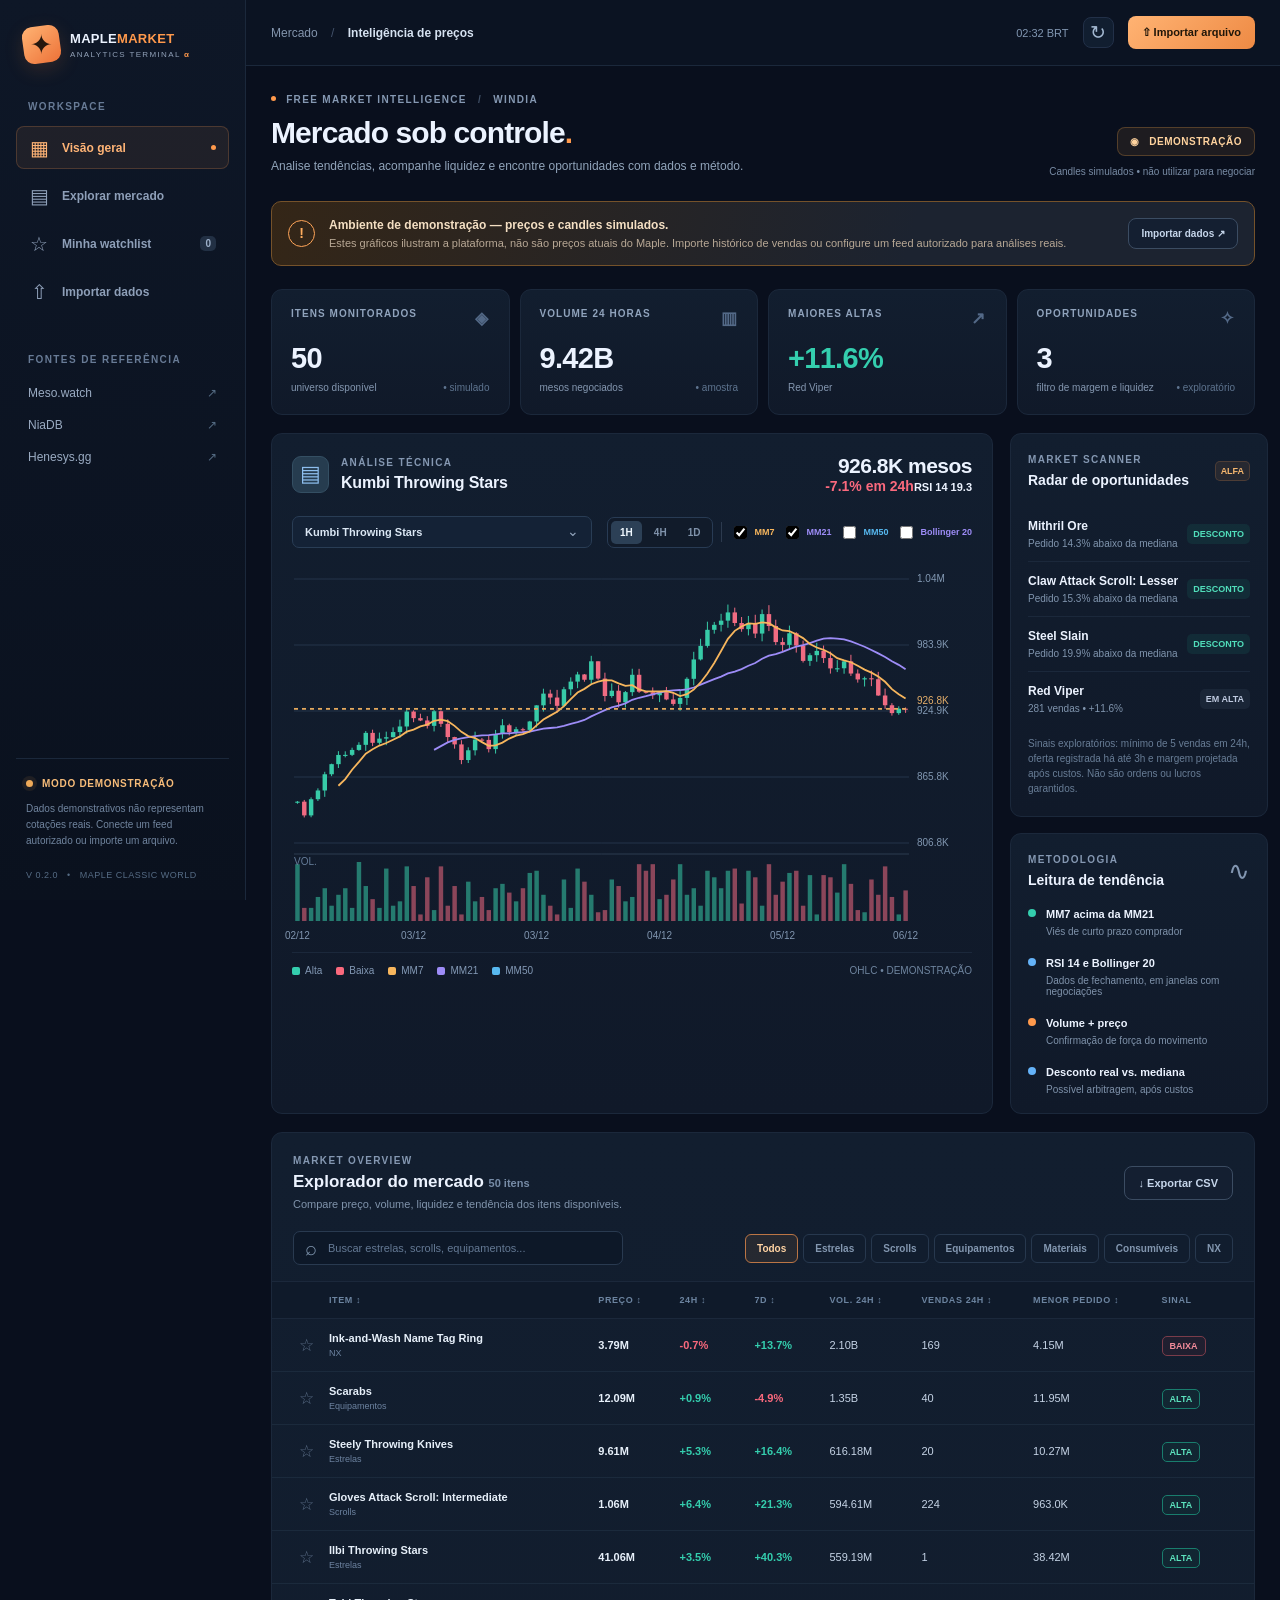
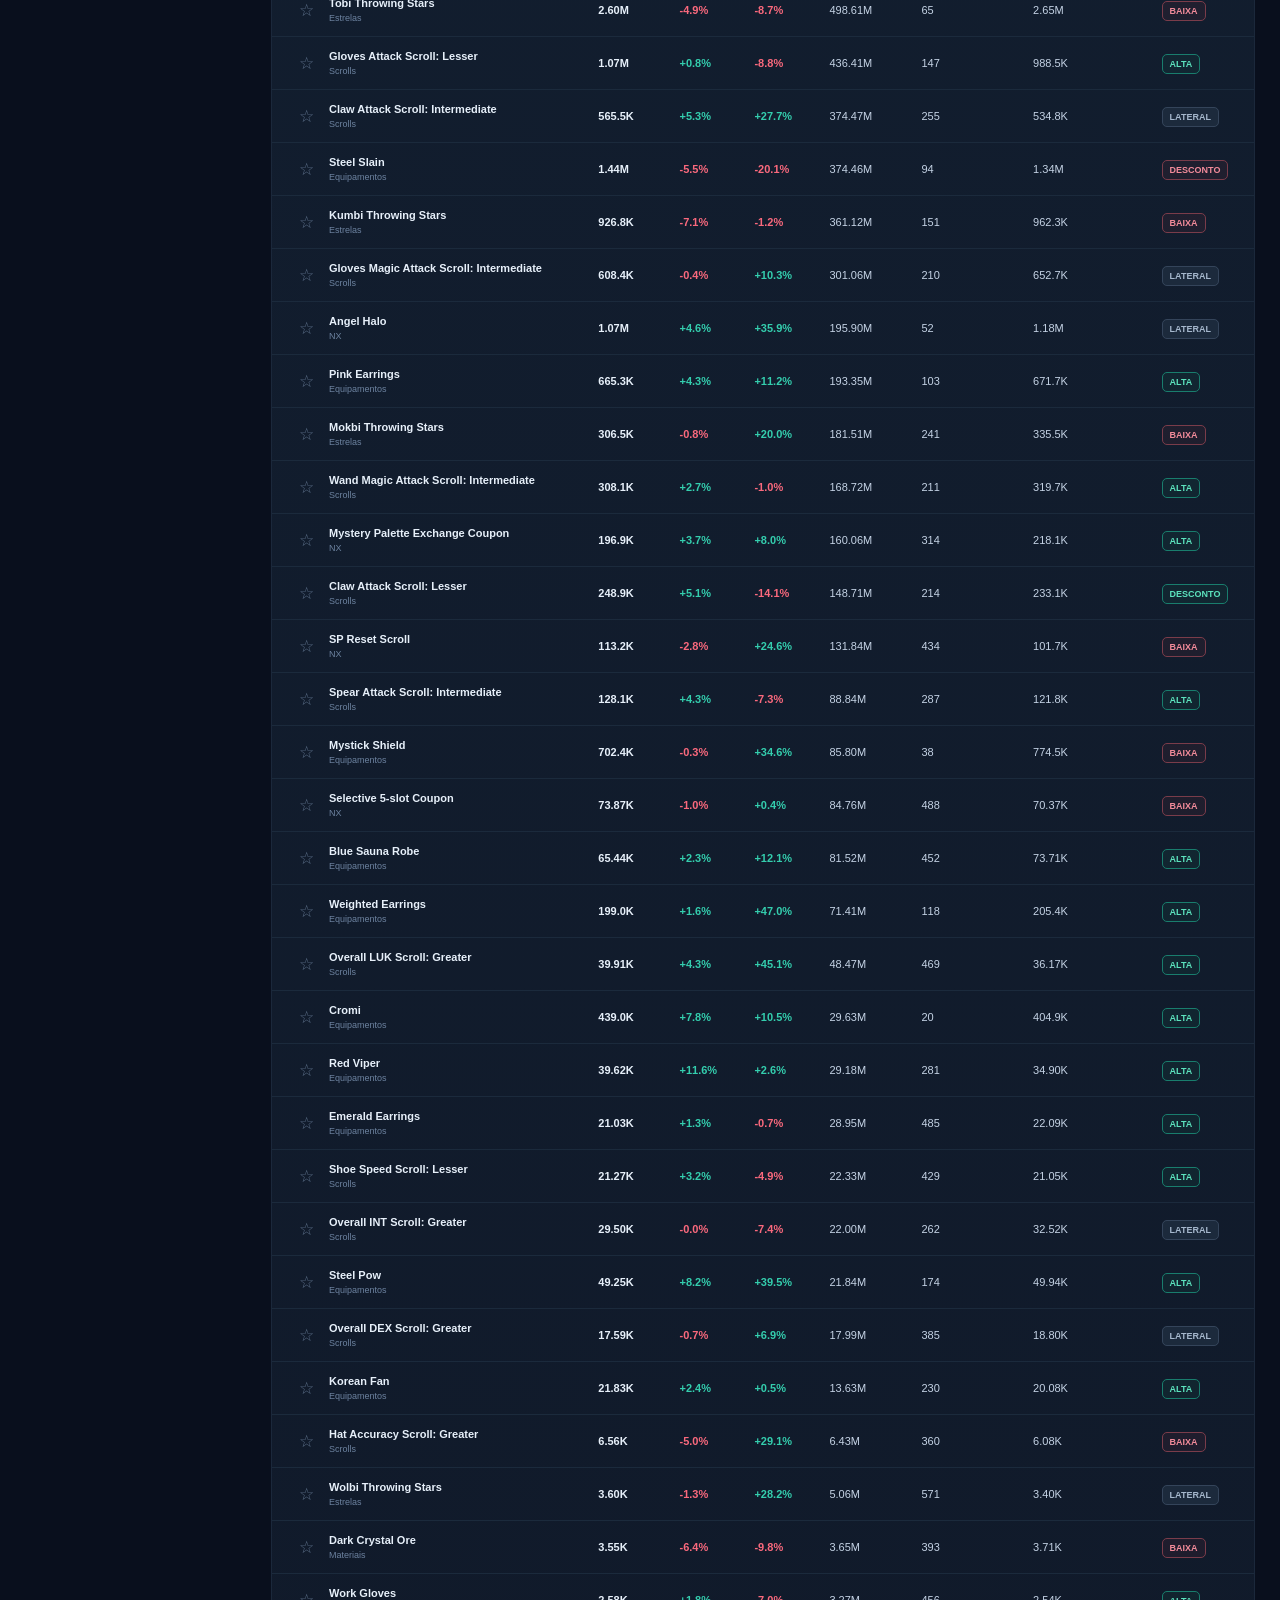
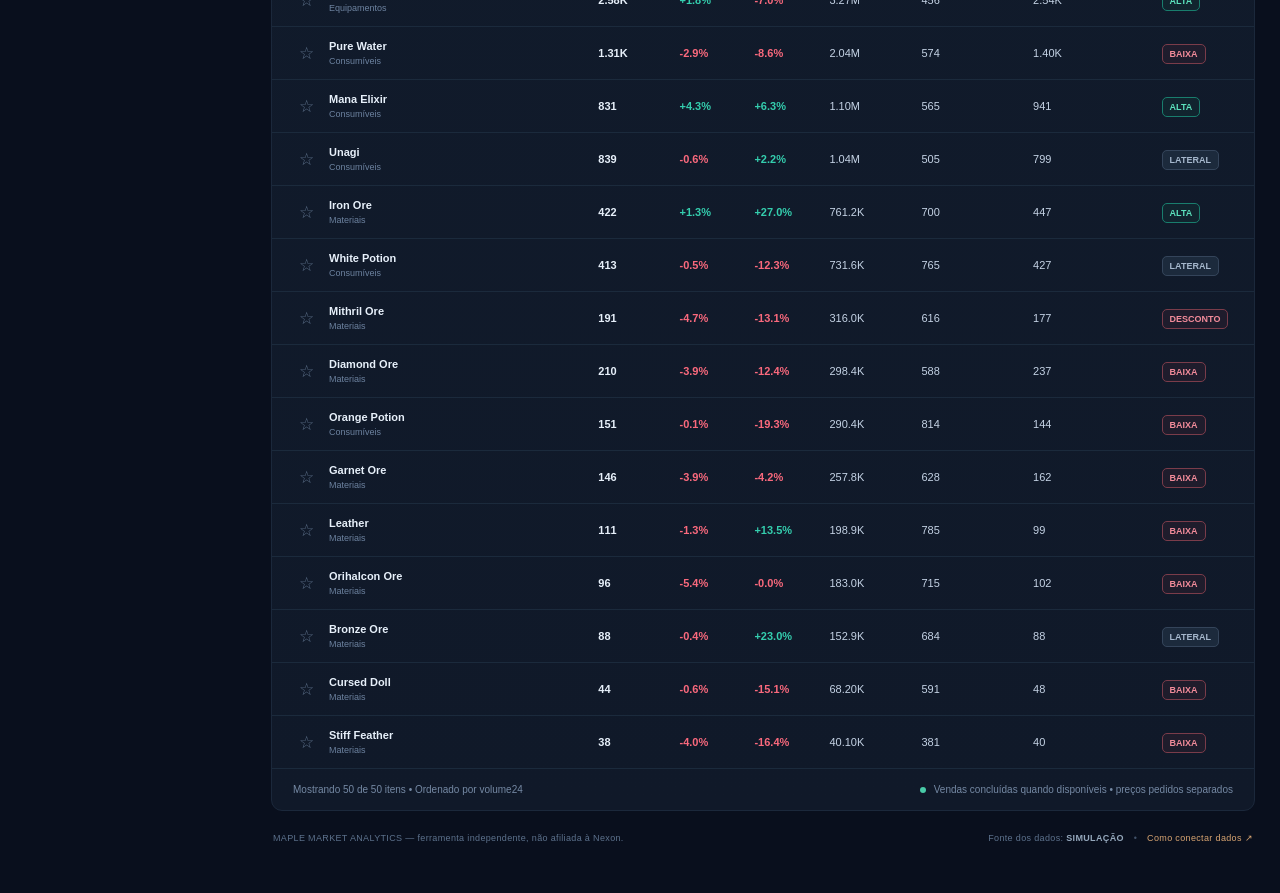
==== docs/index.html @ 526f65db "Add files via upload" ====
<!doctype html>
<html lang="pt-BR">
<head>
  <meta charset="utf-8" />
  <meta name="viewport" content="width=device-width, initial-scale=1" />
  <meta name="theme-color" content="#090f1d" />
  <meta name="description" content="Maple Market Analytics — candles, médias móveis e inteligência do Free Market de MapleStory Classic World." />
  <title>Maple Market Analytics • Free Market Intelligence</title>
  <link rel="stylesheet" href="styles.css" />
</head>
<body>
<div class="app-shell">
  <aside class="sidebar">
    <div class="brand"><div class="brand-mark"><span>✦</span></div><div class="brand-copy"><strong>MAPLE<span>MARKET</span></strong><small>ANALYTICS TERMINAL <b>α</b></small></div></div>
    <div class="side-section-label">WORKSPACE</div>
    <nav class="nav">
      <button class="nav-item active" data-nav="dashboard"><span class="nav-icon">▦</span> Visão geral <span class="nav-dot"></span></button>
      <button class="nav-item" data-nav="market"><span class="nav-icon">▤</span> Explorar mercado</button>
      <button class="nav-item" data-nav="watch"><span class="nav-icon">☆</span> Minha watchlist <span class="pill-count" id="watchCount">0</span></button>
      <button class="nav-item" data-nav="import"><span class="nav-icon">⇧</span> Importar dados</button>
    </nav>
    <div class="side-section-label side-sources">FONTES DE REFERÊNCIA</div>
    <div class="source-list"><a href="https://meso.watch/" target="_blank" rel="noopener">Meso.watch <span>↗</span></a><a href="https://meowdb.com/msclassic/free-market" target="_blank" rel="noopener">NiaDB <span>↗</span></a><a href="https://henesys.gg/market" target="_blank" rel="noopener">Henesys.gg <span>↗</span></a></div>
    <div class="side-bottom"><div class="live-beacon"><span class="beacon"></span><span id="sidebarStatus">MODO DEMONSTRAÇÃO</span></div><p>Dados demonstrativos não representam cotações reais. Conecte um feed autorizado ou importe um arquivo.</p><div class="version">V 0.2.0 <span>•</span> MAPLE CLASSIC WORLD</div></div>
  </aside>
  <main class="main">
    <header class="topbar"><div class="crumb">Mercado <span>/</span> <strong>Inteligência de preços</strong></div><div class="top-actions"><span class="utc-clock" id="clock">--:-- BRT</span><button class="icon-button" id="refreshBtn" title="Recarregar dados">↻</button><button class="primary small" id="importTop">⇧ <span>Importar arquivo</span></button></div></header>
    <div class="content">
      <div class="headline"><div><div class="eyebrow"><span class="tiny-dot"></span> FREE MARKET INTELLIGENCE <span class="sep">/</span> WINDIA</div><h1>Mercado sob controle<span class="orange-dot">.</span></h1><p>Analise tendências, acompanhe liquidez e encontre oportunidades com dados e método.</p></div><div class="headline-aside"><div class="status-chip" id="mainStatus"><span>◉</span> DEMONSTRAÇÃO</div><small id="lastUpdate">Cotações simuladas • atualize com dados reais</small></div></div>
      <div class="demo-banner" id="demoBanner"><div class="warning-icon">!</div><div><b>Ambiente de demonstração — preços e candles simulados.</b><p>Estes gráficos ilustram a plataforma, não são preços atuais do Maple. Importe histórico de vendas ou configure um feed autorizado para análises reais.</p></div><button class="outline mini" id="bannerImport">Importar dados ↗</button></div>
      <section class="kpis" id="kpis"><article class="kpi"><div class="kpi-head">ITENS MONITORADOS <span>◈</span></div><div class="kpi-main" id="kpiItems">—</div><div class="kpi-foot">universo disponível <span id="kpiSource">• simulado</span></div></article><article class="kpi"><div class="kpi-head">VOLUME 24 HORAS <span>▥</span></div><div class="kpi-main" id="kpiVolume">—</div><div class="kpi-foot">mesos negociados <span>• amostra</span></div></article><article class="kpi"><div class="kpi-head">MAIORES ALTAS <span>↗</span></div><div class="kpi-main positive" id="kpiGainer">—</div><div class="kpi-foot" id="kpiGainerName">últimas 24 horas</div></article><article class="kpi"><div class="kpi-head">OPORTUNIDADES <span>✧</span></div><div class="kpi-main" id="kpiDeals">—</div><div class="kpi-foot">filtro de margem e liquidez <span>• exploratório</span></div></article></section>
      <div class="mid-grid"><section class="panel chart-panel"><div class="panel-heading"><div class="panel-title"><span class="panel-icon">▤</span><div><div class="panel-eyebrow">ANÁLISE TÉCNICA</div><h2 id="chartTitle">Kumbi Throwing Stars</h2></div></div><div class="chart-metrics"><span id="chartPrice">—</span><span id="chartChange" class="subtle">—</span><span id="chartRsi" class="subtle" title="Índice de Força Relativa de 14 períodos">RSI 14 —</span></div></div><div class="chart-toolbar"><div class="select-wrap"><select id="itemSelect" aria-label="Selecionar item"></select></div><div class="toolbar-right"><div class="segmented" id="intervalBtns"><button data-period="1h" class="active">1H</button><button data-period="4h">4H</button><button data-period="1d">1D</button></div><span class="toolbar-divider"></span><label class="ma-toggle ma7"><input id="ma7" type="checkbox" checked> MM7</label><label class="ma-toggle ma21"><input id="ma21" type="checkbox" checked> MM21</label><label class="ma-toggle ma50"><input id="ma50" type="checkbox"> MM50</label><label class="ma-toggle ma21"><input id="bb20" type="checkbox"> Bollinger 20</label></div></div><div class="chart-canvas-wrap" id="chartWrap"><canvas id="priceChart" aria-label="Gráfico de candles e volume"></canvas><div class="crosshair-tooltip hidden" id="chartTooltip"></div><div class="empty-chart hidden" id="emptyChart">Histórico insuficiente. Importe negociações com horário ou candles OHLCV para este item.</div></div><div class="chart-footer"><div class="legend"><span><i class="legend-up"></i> Alta</span><span><i class="legend-down"></i> Baixa</span><span><i class="legend-mm7"></i> MM7</span><span><i class="legend-mm21"></i> MM21</span><span><i class="legend-mm50"></i> MM50</span></div><span id="chartDataType">OHLC • demonstrativo</span></div></section>
      <aside class="right-panels"><section class="panel signals-panel"><div class="small-panel-head"><div><div class="panel-eyebrow">MARKET SCANNER</div><h2>Radar de oportunidades</h2></div><span class="mini-badge">ALFA</span></div><div id="signalsList" class="signal-list"></div><div class="side-footnote">Sinais exploratórios: mínimo de 5 vendas em 24h, oferta registrada há até 3h e margem projetada após custos. Não são ordens ou lucros garantidos.</div></section><section class="panel methodology"><div class="small-panel-head"><div><div class="panel-eyebrow">METODOLOGIA</div><h2>Leitura de tendência</h2></div><span class="study-icon">∿</span></div><div class="method-row"><span class="method-dot green"></span><div><b>MM7 acima da MM21</b><small>Viés de curto prazo comprador</small></div></div><div class="method-row"><span class="method-dot blue"></span><div><b>RSI 14 e Bollinger 20</b><small>Dados de fechamento, em janelas com negociações</small></div></div><div class="method-row"><span class="method-dot amber"></span><div><b>Volume + preço</b><small>Confirmação de força do movimento</small></div></div><div class="method-row"><span class="method-dot blue"></span><div><b>Desconto real vs. mediana</b><small>Possível arbitragem, após custos</small></div></div></section></aside></div>
      <section class="panel table-panel" id="marketSection"><div class="table-top"><div><div class="panel-eyebrow">MARKET OVERVIEW</div><h2>Explorador do mercado <span id="marketTotal" class="result-count"></span></h2><p>Compare preço, volume, liquidez e tendência dos itens disponíveis.</p></div><button class="outline" id="exportCsv">↓ Exportar CSV</button></div><div class="table-controls"><div class="search-field"><span>⌕</span><input id="tableSearch" placeholder="Buscar estrelas, scrolls, equipamentos..." autocomplete="off" /></div><div class="chip-group" id="categoryChips"><button class="active" data-cat="Todos">Todos</button><button data-cat="Estrelas">Estrelas</button><button data-cat="Scrolls">Scrolls</button><button data-cat="Equipamentos">Equipamentos</button><button data-cat="Materiais">Materiais</button><button data-cat="Consumíveis">Consumíveis</button><button data-cat="NX">NX</button></div></div><div class="table-scroll"><table><thead><tr><th class="star-col"></th><th><button data-sort="name">ITEM ↕</button></th><th><button data-sort="price">PREÇO ↕</button></th><th><button data-sort="change24">24H ↕</button></th><th><button data-sort="change7">7D ↕</button></th><th><button data-sort="volume24">VOL. 24H ↕</button></th><th><button data-sort="trades24">VENDAS 24H ↕</button></th><th><button data-sort="ask">MENOR PEDIDO ↕</button></th><th>SINAL</th></tr></thead><tbody id="marketRows"></tbody></table></div><div class="table-bottom"><span id="tableFoot">Mostrando 0 itens</span><div class="data-key"><i></i> Vendas concluídas quando disponíveis • preços pedidos separados</div></div></section>
      <footer class="app-footer"><span>MAPLE MARKET ANALYTICS — ferramenta independente, não afiliada à Nexon.</span><span>Fonte dos dados: <b id="footerSource">SIMULAÇÃO</b> <span class="sep">•</span> <a href="README.html" id="helpLink">Como conectar dados ↗</a></span></footer>
    </div>
  </main>
</div>
<div class="modal-backdrop hidden" id="importModal"><div class="modal" role="dialog" aria-modal="true" aria-labelledby="modalTitle"><button class="modal-close" id="modalClose">×</button><div class="panel-eyebrow">DATA CONNECTION</div><h2 id="modalTitle">Importar dados do mercado</h2><p>Importe negociações reais (CSV) ou candles OHLCV (CSV/JSON). O arquivo é processado no navegador e não é enviado a terceiros.</p><div class="upload-box" id="dropZone"><div class="upload-icon">⇧</div><b>Arraste um arquivo ou clique para selecionar</b><span>CSV ou JSON • vendas com timestamps ou séries OHLCV</span><input type="file" id="fileInput" accept=".csv,.json,text/csv,application/json" /></div><div class="format-guide"><b>Formato de venda (CSV)</b><code>timestamp,item,price,quantity,type,category</code><small>2026-11-09T12:10:00Z,Kumbi Throwing Stars,480000,1,sale,Estrelas</small><b>Formato de candles (CSV)</b><code>timestamp,item,open,high,low,close,volume,trades,category</code><small>Use apenas candles calculados a partir de vendas; preços anunciados não são transações.</small></div><div class="modal-actions"><a href="exemplo_importacao.csv" download>↓ Baixar modelo CSV</a><button class="primary" id="restoreDemo">Voltar à demonstração</button></div><p class="import-error hidden" id="importError"></p></div></div>
<script src="app.js"></script>
</body>
</html>
---- docs/styles.css ----
:root{--bg:#090f1d;--side:#0b1221;--panel:#101929;--panel2:#121e30;--line:#223048;--line2:#1b283b;--muted:#7f90a8;--soft:#b6c4d6;--white:#ecf3ff;--orange:#ff994c;--green:#34ceae;--red:#fa697d;--purple:#b695fc;--blue:#64b2f8}*{box-sizing:border-box}html{scroll-behavior:smooth}body{margin:0;background:var(--bg);color:var(--white);font-family:Inter,"Segoe UI",Roboto,Arial,sans-serif;font-size:14px}button,input,select{font:inherit}button{cursor:pointer}button:focus-visible,input:focus-visible,select:focus-visible,a:focus-visible{outline:2px solid var(--orange);outline-offset:2px}a{text-decoration:none;color:inherit}.app-shell{display:flex;min-height:100vh}.sidebar{width:246px;min-width:246px;background:linear-gradient(180deg,#0e1727,#0a111e);border-right:1px solid var(--line2);position:sticky;top:0;align-self:flex-start;height:100vh;display:flex;flex-direction:column;padding:26px 16px 20px}.brand{display:flex;align-items:center;gap:10px;padding:0 7px 30px}.brand-mark{height:37px;width:37px;display:grid;place-items:center;background:linear-gradient(145deg,#ffb373,#ed7238);border-radius:10px;color:#25170e;font-size:27px;box-shadow:0 6px 20px #f78c3d27;transform:rotate(-8deg)}.brand-mark span{transform:rotate(8deg)}.brand-copy strong{font-size:13px;font-weight:850;letter-spacing:.3px}.brand-copy strong span{color:var(--orange)}.brand-copy small{display:block;margin-top:4px;letter-spacing:1.35px;font-size:8px;color:#91a1b8}.brand-copy small b{color:var(--orange)}.side-section-label{font-size:10px;letter-spacing:1.4px;color:#687b96;font-weight:800;margin:8px 12px 14px}.nav{display:grid;gap:5px}.nav-item{background:none;border:1px solid transparent;border-radius:8px;color:#8e9fb8;display:flex;align-items:center;gap:13px;text-align:left;height:43px;padding:0 12px;font-weight:600;font-size:12px;position:relative}.nav-item:hover{background:#18283a;color:#e4efff}.nav-item.active{color:#ffb476;background:#ff9d5214;border-color:#ff9d5233}.nav-icon{font-size:20px;font-weight:300;width:20px;text-align:center}.nav-dot{width:5px;height:5px;background:var(--orange);border-radius:50%;margin-left:auto}.pill-count{margin-left:auto;background:#223044;color:#9cafc9;border-radius:5px;padding:2px 5px;font-size:10px}.side-sources{margin-top:41px}.source-list{display:grid;gap:4px;padding:0 12px}.source-list a{display:flex;justify-content:space-between;padding:7px 0;font-size:12px;color:#9aabc2}.source-list a span{color:#546b83}.source-list a:hover{color:var(--orange)}.side-bottom{margin-top:auto;border-top:1px solid var(--line2);padding:19px 10px 0}.live-beacon{font-size:10px;font-weight:800;letter-spacing:.7px;display:flex;gap:9px;align-items:center;color:#f7bc79}.beacon{height:7px;width:7px;border-radius:50%;background:#efaa59;box-shadow:0 0 0 4px #eda45517}.side-bottom p{font-size:10px;line-height:1.6;color:#71859f;margin:12px 0 21px}.version{font-size:9px;color:#566c85;letter-spacing:.5px}.version span{padding:0 6px}.main{flex:1;min-width:0}.topbar{height:66px;display:flex;align-items:center;justify-content:space-between;border-bottom:1px solid var(--line2);padding:0 34px;background:#0b1322}.crumb{color:#8394ac;font-size:12px}.crumb span{margin:0 10px;color:#43536c}.crumb strong{font-weight:600;color:#d6e2f1}.top-actions{display:flex;align-items:center;gap:14px}.utc-clock{font-size:11px;color:#8297b2;font-variant-numeric:tabular-nums}.icon-button{border:1px solid var(--line);background:#111e30;color:#a3b8d1;border-radius:8px;width:31px;height:31px;font-size:19px;line-height:1}.icon-button:hover{color:#fff;border-color:#66819e}.primary{border:none;border-radius:8px;background:linear-gradient(135deg,#ffb373,#ee8a44);color:#201609;font-weight:800;padding:11px 17px}.primary:hover{filter:brightness(1.1)}.primary.small{font-size:11px;padding:10px 14px}.content{max-width:1600px;padding:33px 34px 16px;margin:0 auto}.headline{display:flex;justify-content:space-between;gap:20px;align-items:end;margin-bottom:24px}.eyebrow,.panel-eyebrow{color:#8598b2;font-size:10px;letter-spacing:1.35px;font-weight:800}.tiny-dot{display:inline-block;background:var(--orange);width:5px;height:5px;border-radius:50%;vertical-align:2px;margin-right:6px}.sep{color:#425269;margin:0 7px}.headline h1{font-size:30px;line-height:1.18;letter-spacing:-.9px;margin:10px 0 7px;font-weight:790}.orange-dot{color:var(--orange)}.headline p{color:#91a4ba;margin:0;font-size:12px;line-height:1.6}.headline-aside{display:flex;flex-direction:column;align-items:end;gap:10px;white-space:nowrap}.status-chip{color:#ffd39e;background:#f4a64a17;border:1px solid #f4a64a40;border-radius:8px;padding:8px 12px;font-size:10px;font-weight:850;letter-spacing:.5px}.status-chip span{margin-right:7px}.headline-aside small{color:#788ba4;font-size:10px}.demo-banner{background:linear-gradient(105deg,#342617,#1c2330 65%);border:1px solid #75522a;color:#f4dfc3;padding:14px 16px;border-radius:10px;display:flex;gap:14px;align-items:center;margin-bottom:23px}.warning-icon{width:27px;height:27px;min-width:27px;border-radius:50%;border:1px solid #ffa558;color:#ffad5e;display:grid;place-items:center;font-weight:900}.demo-banner b{font-size:12px}.demo-banner p{font-size:11px;line-height:1.5;margin:3px 0 0;color:#b8a895}.outline{border:1px solid #3b4c62;background:#141f31;color:#c6d6eb;border-radius:8px;padding:10px 14px;font-size:11px;font-weight:750;white-space:nowrap}.outline:hover{border-color:var(--orange);color:var(--orange)}.outline.mini{margin-left:auto;padding:9px 12px;font-size:10px}.kpis{display:grid;grid-template-columns:repeat(4,minmax(0,1fr));gap:15px;margin-bottom:18px}.kpi,.panel{background:linear-gradient(180deg,#121e2f,#101929);border:1px solid var(--line2);border-radius:11px}.kpi{padding:18px 19px;min-height:126px}.kpi-head{display:flex;justify-content:space-between;color:#90a3bc;letter-spacing:1.05px;font-size:10px;font-weight:780}.kpi-head span{color:#536987;font-size:17px}.kpi-main{font-size:29px;letter-spacing:-.7px;font-weight:800;margin:13px 0 7px;font-variant-numeric:tabular-nums;white-space:nowrap}.kpi-main.positive{color:var(--green)}.kpi-foot{font-size:10px;color:#8497b0;display:flex;justify-content:space-between}.kpi-foot span{color:#5e748f}.mid-grid{display:grid;grid-template-columns:minmax(0,1fr) 289px;gap:17px;align-items:stretch;margin-bottom:18px}.chart-panel{padding:20px 20px 0;min-width:0}.panel-heading{display:flex;justify-content:space-between;align-items:center;gap:15px}.panel-title{display:flex;align-items:center;gap:12px}.panel-icon{height:37px;width:37px;background:#263c4f;border:1px solid #344f63;color:#8ebfef;border-radius:9px;display:grid;place-items:center;font-size:22px}.panel-title h2{font-size:16px;letter-spacing:-.2px;margin:6px 0 0;font-weight:730}.chart-metrics{text-align:right}.chart-metrics span:first-child{display:block;font-weight:800;font-size:21px;letter-spacing:-.5px;font-variant-numeric:tabular-nums}.chart-metrics span:last-child{font-size:11px;font-weight:700}.chart-toolbar{display:flex;align-items:center;justify-content:space-between;gap:12px;margin-top:22px;flex-wrap:wrap}.select-wrap{position:relative;min-width:180px;max-width:300px;flex:1}.select-wrap:after{content:'⌄';position:absolute;right:13px;top:7px;color:#93a5bc;pointer-events:none}.select-wrap select{appearance:none;width:100%;background:#142236;color:#dbe7f4;border:1px solid #293d55;border-radius:7px;padding:9px 31px 9px 12px;outline:0;font-weight:630;font-size:11px}.toolbar-right{display:flex;align-items:center;gap:13px}.segmented{display:flex;background:#111b2a;border:1px solid #283b54;border-radius:7px;padding:3px;gap:3px}.segmented button{background:none;border:0;color:#8093ab;padding:6px 9px;border-radius:5px;font-size:10px;font-weight:750}.segmented button.active{background:#2c4056;color:#f0f8ff}.toolbar-divider{width:1px;height:20px;background:#2c3a4e}.ma-toggle{display:flex;align-items:center;gap:4px;white-space:nowrap;font-size:10px;font-weight:770;cursor:pointer}.ma-toggle input{accent-color:currentColor;vertical-align:middle}.ma7{color:#f7b65d}.ma21{color:#9d8cf7}.ma50{color:#57b8ef}.chart-canvas-wrap{height:390px;position:relative;margin:13px -8px 0;cursor:crosshair}.chart-canvas-wrap canvas{width:100%;height:100%;display:block}.crosshair-tooltip{position:absolute;z-index:3;pointer-events:none;background:#111c2de8;border:1px solid #455e76;border-radius:7px;padding:9px 12px;color:#e3eefb;font-size:10px;box-shadow:0 12px 30px #0008;min-width:160px;line-height:1.75}.crosshair-tooltip b{color:#ffb778}.crosshair-tooltip .positive{color:var(--green)}.crosshair-tooltip .negative{color:var(--red)}.hidden{display:none!important}.empty-chart{position:absolute;inset:0;display:flex;align-items:center;justify-content:center;text-align:center;padding:30px;color:#91a7c0;font-size:13px;background:#101929}.chart-footer{border-top:1px solid var(--line2);display:flex;align-items:center;justify-content:space-between;margin-top:1px;padding:12px 0 15px;gap:15px}.chart-footer>span{font-size:10px;color:#6e849e}.legend{display:flex;gap:14px;flex-wrap:wrap;color:#8298b4;font-size:10px}.legend span{display:flex;gap:5px;align-items:center}.legend i{width:8px;height:8px;display:inline-block;border-radius:2px}.legend-up{background:var(--green)}.legend-down{background:var(--red)}.legend-mm7{background:#f7b65d}.legend-mm21{background:#9d8cf7}.legend-mm50{background:#57b8ef}.right-panels{display:grid;grid-template-rows:minmax(0,1fr) auto;gap:16px}.signals-panel,.methodology{padding:20px 17px}.small-panel-head{display:flex;justify-content:space-between;align-items:center}.small-panel-head h2{font-size:14px;margin:7px 0 0}.mini-badge{color:#f5b76f;background:#fa9b4b17;border:1px solid #fa9b4b2e;border-radius:5px;font-size:9px;font-weight:800;padding:4px 5px}.signal-list{margin-top:19px}.signal-row{display:flex;gap:9px;justify-content:space-between;border-bottom:1px solid var(--line2);padding:12px 0}.signal-row:last-child{border-bottom:0}.signal-left{min-width:0}.signal-name{font-size:12px;font-weight:700;white-space:nowrap;text-overflow:ellipsis;overflow:hidden;max-width:170px}.signal-detail{font-size:10px;color:#8095ae;margin-top:5px}.signal-badge{align-self:center;font-size:9px;border-radius:5px;padding:5px 6px;white-space:nowrap;font-weight:800}.signal-badge.buy{color:#51dfbb;background:#21b9911a}.signal-badge.sell{color:#f98594;background:#ee6c7d17}.signal-badge.neutral{color:#bfcae0;background:#7893af17}.side-footnote{font-size:10px;color:#687d96;line-height:1.5;margin-top:10px}.study-icon{font-size:26px;color:#8296b1}.methodology{padding-bottom:18px}.method-row{display:flex;gap:10px;margin-top:17px}.method-row b{font-size:11px;font-weight:720}.method-row small{display:block;color:#7f92aa;font-size:10px;margin-top:5px}.method-dot{width:8px;height:8px;border-radius:50%;margin-top:4px;flex-shrink:0}.method-dot.green{background:var(--green)}.method-dot.amber{background:var(--orange)}.method-dot.blue{background:var(--blue)}.table-panel{padding:22px 0 0;overflow:hidden}.table-top{display:flex;align-items:center;justify-content:space-between;padding:0 21px;gap:15px}.table-top h2{font-size:17px;margin:6px 0}.result-count{color:#778ca7;font-size:11px;font-weight:600}.table-top p{font-size:11px;color:#8094ac;margin:0}.table-controls{display:flex;justify-content:space-between;align-items:center;gap:13px;margin:21px 21px 16px;flex-wrap:wrap}.search-field{display:flex;align-items:center;background:#0d1828;border:1px solid #293a50;border-radius:7px;min-width:220px;max-width:330px;flex:1}.search-field span{font-size:20px;color:#7f95ae;padding:0 11px}.search-field input{width:100%;border:0;outline:none;background:none;color:#dce7f5;padding:10px 10px 10px 0;font-size:11px}.search-field input::placeholder{color:#647994}.chip-group{display:flex;flex-wrap:wrap;gap:5px}.chip-group button{border:1px solid #27384e;background:#111d2e;border-radius:6px;color:#8397b0;padding:8px 11px;font-size:10px;font-weight:720}.chip-group button.active{color:#ffd3a3;border-color:#bb7545;background:#ff984915}.table-scroll{overflow:auto;max-width:100%}table{width:100%;border-collapse:collapse;text-align:left;white-space:nowrap}thead{background:#0f1a2a}th{color:#6c84a0;font-size:9px;letter-spacing:.6px;padding:13px 15px;font-weight:800;border-top:1px solid var(--line2);border-bottom:1px solid var(--line2)}th button{border:0;background:none;color:inherit;font-weight:inherit;letter-spacing:inherit;padding:0;white-space:nowrap}th button:hover{color:var(--orange)}td{font-size:11px;padding:13px 15px;border-bottom:1px solid #1b2a3c;color:#c5d3e5;font-variant-numeric:tabular-nums}tr:hover td{background:#182638}td strong{font-size:11px;color:#e7f0fa}td .category-sub{font-size:9px;color:#6d83a0;margin-top:4px}.star-col{width:36px;padding-right:0}.star-btn{border:0;background:none;font-size:17px;color:#586b84;line-height:1;padding:0 0 0 12px}.star-btn.is-starred{color:#ffb15d}.item-link{cursor:pointer}.item-link:hover strong{color:var(--orange)}.value-positive{color:var(--green);font-weight:740}.value-negative{color:var(--red);font-weight:740}.signal-pill{font-size:9px;border:1px solid #34445a;border-radius:5px;padding:4px 7px;background:#1c2a3c;color:#a6b8cd;font-weight:800}.signal-pill.bull{color:#5ce2bd;border-color:#197d6d;background:#15584928}.signal-pill.bear{color:#f28b9a;border-color:#7a3c4a;background:#52263438}.muted-cell{color:#7389a4}.table-bottom{padding:15px 21px;display:flex;justify-content:space-between;align-items:center;font-size:10px;color:#7589a4;gap:15px}.data-key i{display:inline-block;height:6px;width:6px;background:#49cba8;border-radius:100%;margin-right:5px}.app-footer{padding:22px 2px;display:flex;justify-content:space-between;gap:18px;font-size:9px;letter-spacing:.35px;color:#5d728d}.app-footer a{color:#d8a471}.app-footer b{color:#95a8bc}.modal-backdrop{position:fixed;inset:0;background:#030811ce;display:grid;place-items:center;z-index:100;padding:20px}.modal{width:min(100%,590px);background:#131f30;border:1px solid #39506c;box-shadow:0 25px 90px #0009;border-radius:14px;padding:30px;position:relative}.modal-close{position:absolute;right:16px;top:13px;border:0;background:none;color:#869bb5;font-size:28px}.modal h2{font-size:23px;letter-spacing:-.4px;margin:9px 0 10px}.modal p{font-size:12px;line-height:1.6;color:#94a7be}.upload-box{position:relative;display:flex;flex-direction:column;align-items:center;padding:27px;border:1px dashed #617d9f;background:#15253a;border-radius:11px;gap:8px;cursor:pointer;margin:22px 0}.upload-box:hover{background:#1c3047}.upload-icon{font-size:27px;color:var(--orange)}.upload-box b{font-size:13px}.upload-box span{color:#859bb6;font-size:10px}.upload-box input{position:absolute;inset:0;opacity:0;cursor:pointer;width:100%;height:100%}.format-guide{display:grid;gap:7px}.format-guide b{font-size:11px;color:#d2def0;margin-top:7px}.format-guide code,.format-guide small{font-size:10px;color:#85b7dc;overflow-wrap:anywhere}.format-guide small{color:#8b9fb9}.modal-actions{margin-top:26px;display:flex;align-items:center;justify-content:space-between;gap:12px}.modal-actions a{font-size:11px;color:var(--orange);font-weight:750}.import-error{color:#ff9ba5!important}.no-results{text-align:center;color:#8196b1;padding:30px!important}.loading{font-size:11px;color:#8096ae}@media(max-width:1300px){.mid-grid{grid-template-columns:minmax(0,1fr) 245px}.kpis{gap:10px}.content{padding:28px 25px}.topbar{padding:0 25px}.toolbar-right{gap:8px}.ma-toggle{font-size:9px}}@media(max-width:1100px){.sidebar{width:67px;min-width:67px;padding:17px 9px}.brand{padding:5px 4px 28px}.brand-copy,.side-section-label,.source-list,.side-bottom,.nav-item{font-size:0}.nav-item{height:45px;justify-content:center;padding:0}.nav-icon{font-size:21px}.nav-dot,.pill-count{display:none}.mid-grid{grid-template-columns:1fr 245px}}@media(max-width:860px){.mid-grid{grid-template-columns:1fr}.right-panels{grid-template-columns:1fr 1fr;grid-template-rows:1fr}.kpis{grid-template-columns:repeat(2,1fr)}.chart-canvas-wrap{height:345px}.app-footer{flex-direction:column}}@media(max-width:600px){.app-shell{display:block}.sidebar{width:100%;height:auto;position:relative;display:flex;flex-direction:row;align-items:center;min-width:0;padding:8px 14px;border-right:none;border-bottom:1px solid var(--line2);gap:12px}.brand{padding:0}.brand-mark{width:31px;height:31px}.nav{display:flex;margin-left:auto}.nav-item{width:35px;height:35px}.nav-item:nth-child(4){display:none}.topbar{height:54px;padding:0 16px}.top-actions{gap:8px}.top-actions .utc-clock,.top-actions .primary span{display:none}.top-actions .primary{font-size:18px}.content{padding:23px 15px}.headline{align-items:start;flex-direction:column}.headline h1{font-size:24px}.headline-aside{align-items:start}.demo-banner{flex-wrap:wrap}.demo-banner .outline{margin-left:40px}.kpis{gap:8px}.kpi{padding:15px}.kpi-main{font-size:24px}.kpi-head{font-size:8px}.right-panels{grid-template-columns:1fr}.chart-panel{padding:16px 12px 0}.chart-metrics span:first-child{font-size:16px}.chart-toolbar{flex-direction:column;align-items:stretch}.select-wrap{max-width:none}.toolbar-right{justify-content:space-between}.chart-canvas-wrap{height:310px}.legend{gap:8px}.chart-footer{align-items:start;flex-direction:column}.table-top,.table-controls{padding:0;margin-left:15px;margin-right:15px}.table-top{padding-top:16px}.table-top .outline{font-size:9px;padding:9px}.chip-group{overflow:auto;flex-wrap:nowrap;max-width:100%;padding-bottom:5px}.table-bottom{flex-direction:column;align-items:start}}
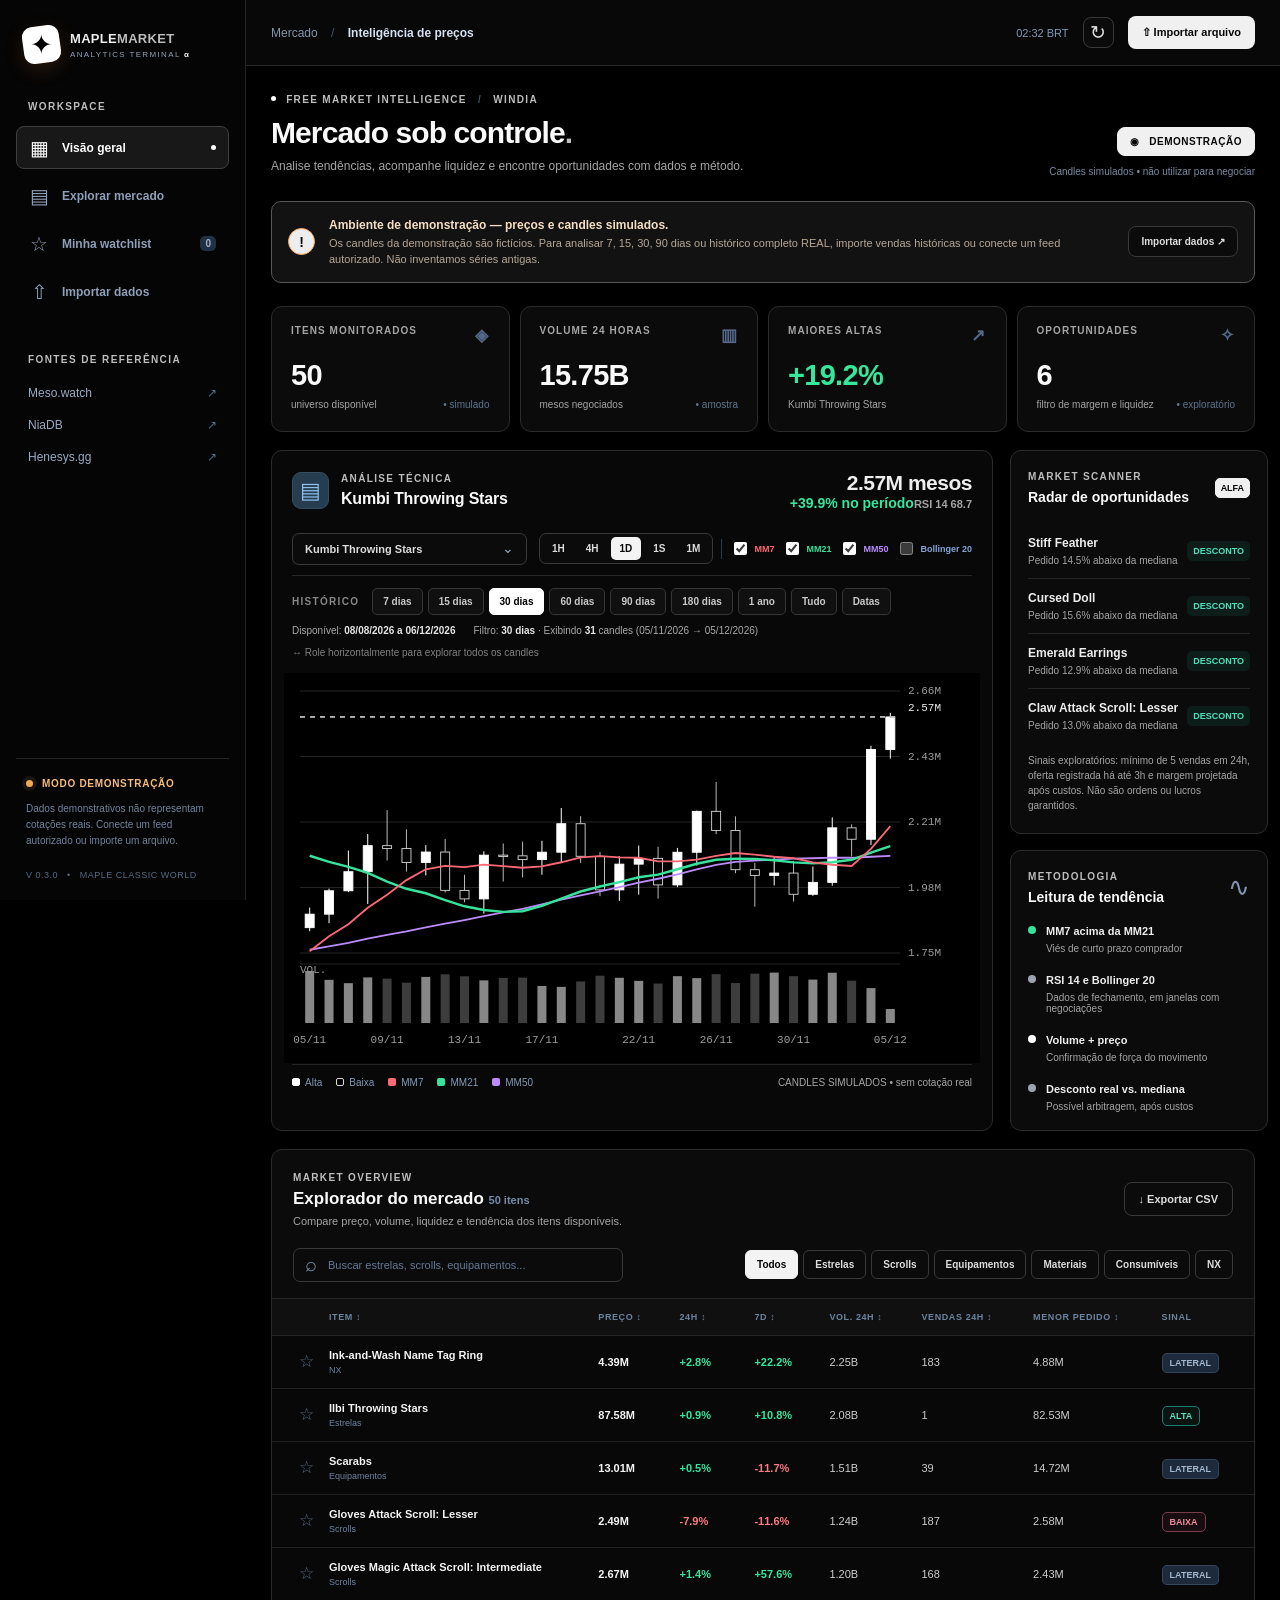
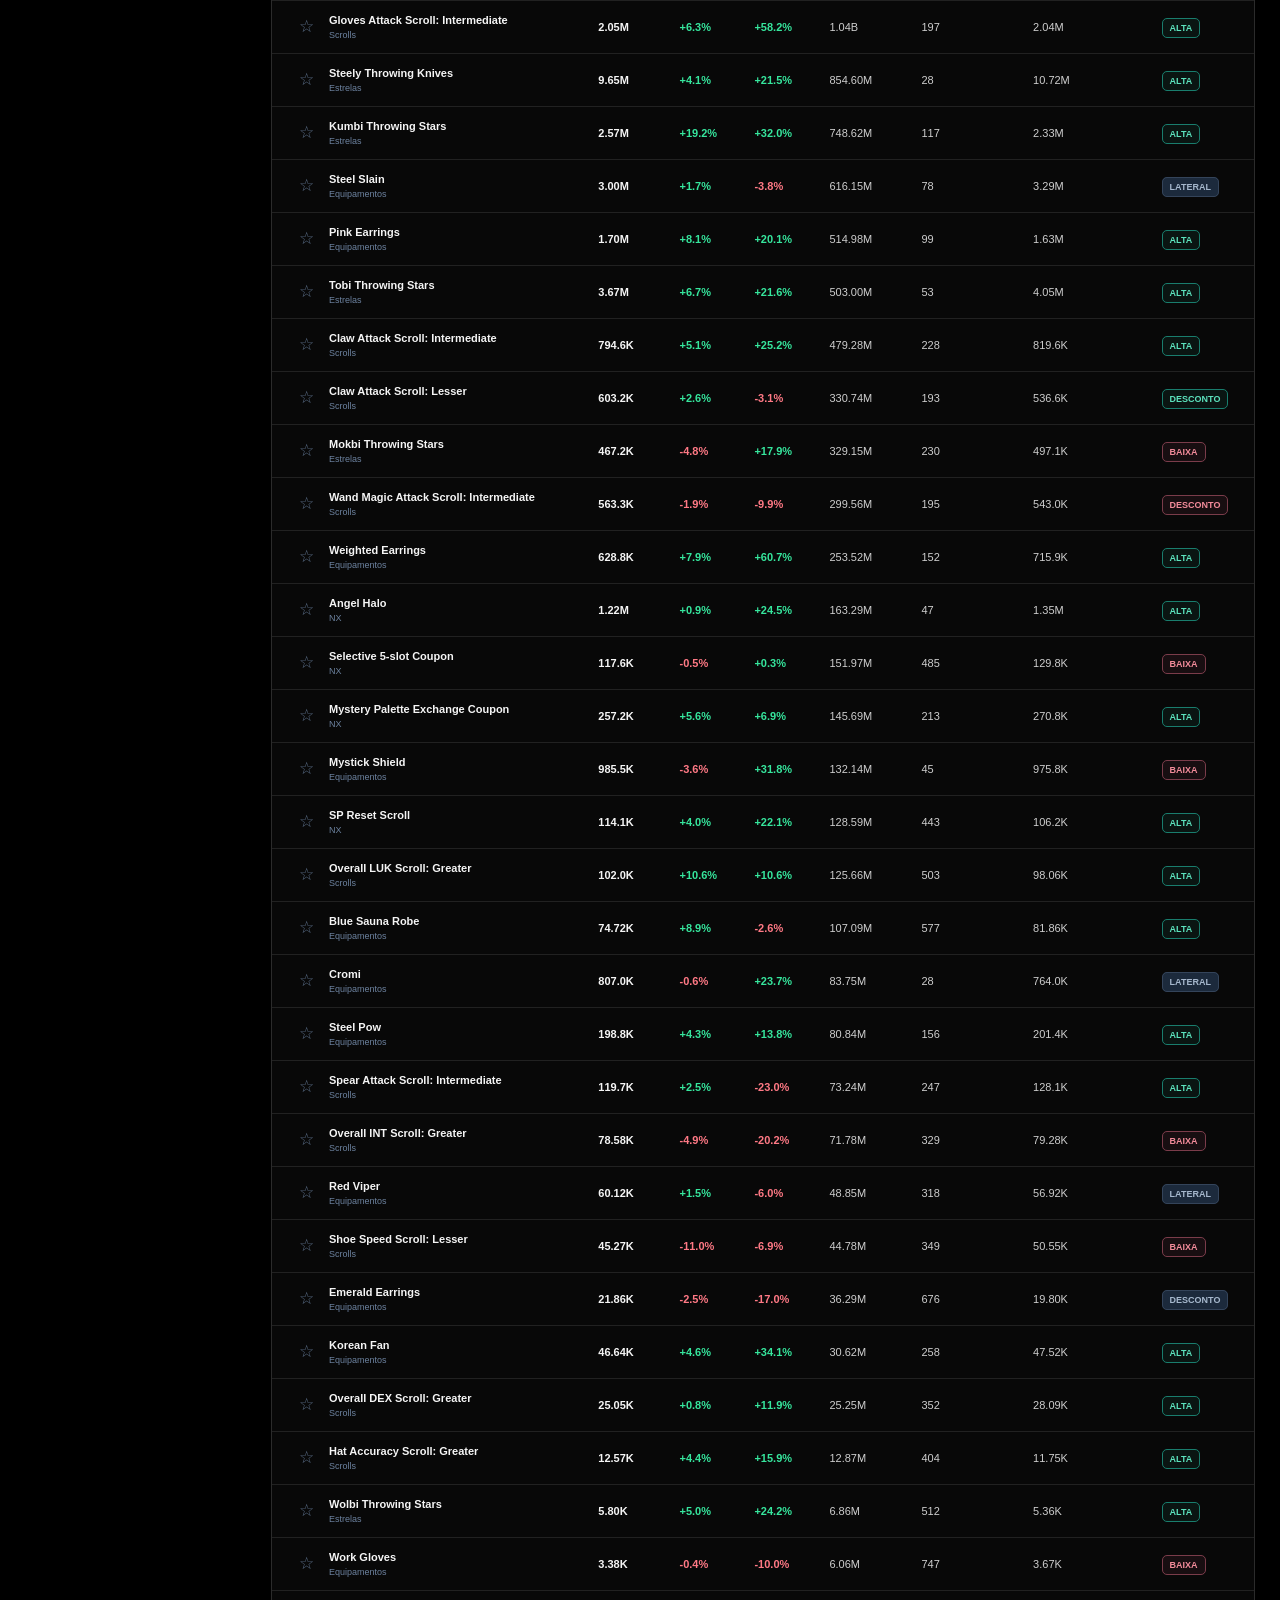
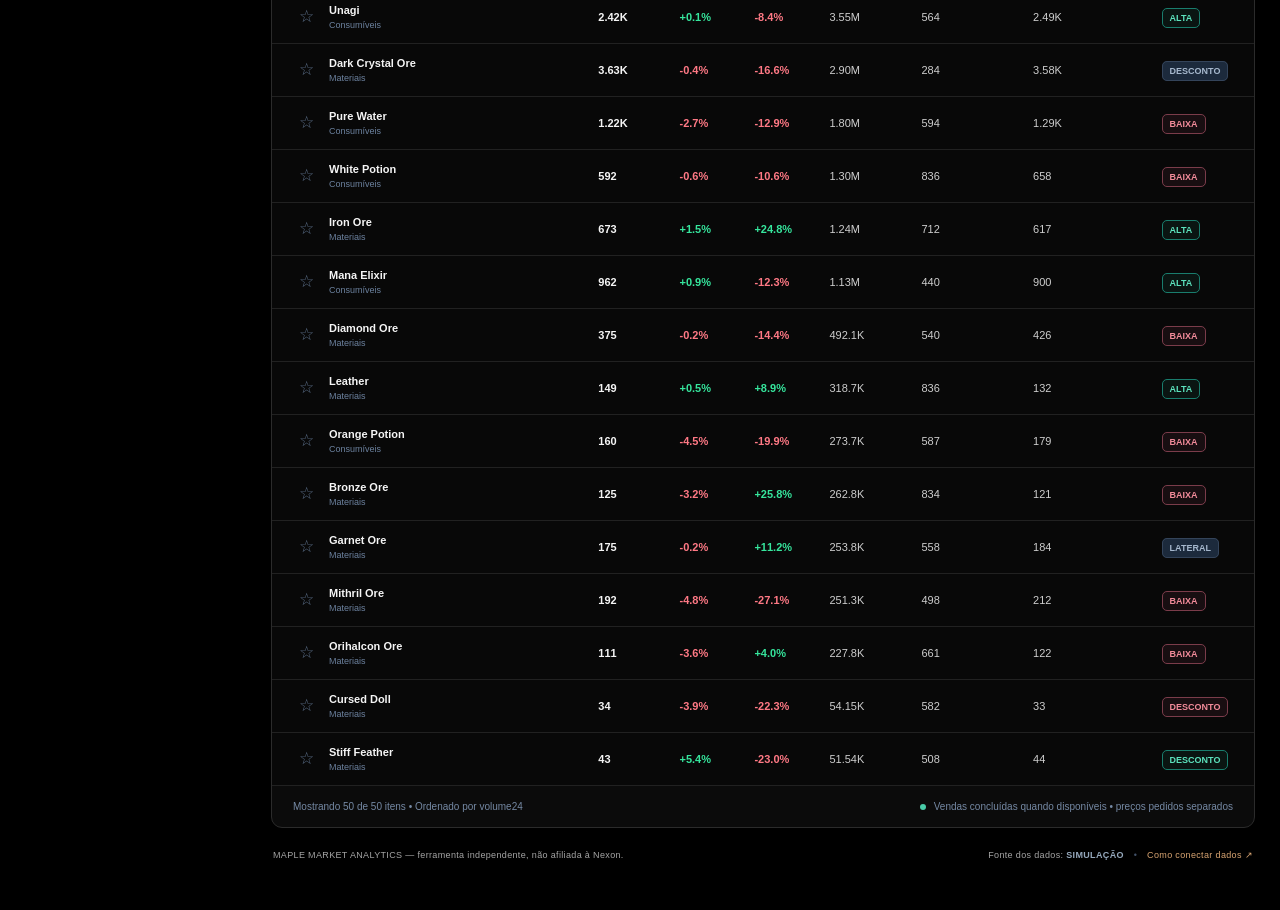
==== commit 156789c8: "Add files via upload" ====
--- a/docs/index.html
+++ b/docs/index.html
@@ -3,10 +3,11 @@
 <head>
   <meta charset="utf-8" />
   <meta name="viewport" content="width=device-width, initial-scale=1" />
-  <meta name="theme-color" content="#090f1d" />
+  <meta name="theme-color" content="#000000" />
   <meta name="description" content="Maple Market Analytics — candles, médias móveis e inteligência do Free Market de MapleStory Classic World." />
   <title>Maple Market Analytics • Free Market Intelligence</title>
   <link rel="stylesheet" href="styles.css" />
+  <link rel="stylesheet" href="theme-black.css" />
 </head>
 <body>
 <div class="app-shell">
@@ -21,15 +22,15 @@
     </nav>
     <div class="side-section-label side-sources">FONTES DE REFERÊNCIA</div>
     <div class="source-list"><a href="https://meso.watch/" target="_blank" rel="noopener">Meso.watch <span>↗</span></a><a href="https://meowdb.com/msclassic/free-market" target="_blank" rel="noopener">NiaDB <span>↗</span></a><a href="https://henesys.gg/market" target="_blank" rel="noopener">Henesys.gg <span>↗</span></a></div>
-    <div class="side-bottom"><div class="live-beacon"><span class="beacon"></span><span id="sidebarStatus">MODO DEMONSTRAÇÃO</span></div><p>Dados demonstrativos não representam cotações reais. Conecte um feed autorizado ou importe um arquivo.</p><div class="version">V 0.2.0 <span>•</span> MAPLE CLASSIC WORLD</div></div>
+    <div class="side-bottom"><div class="live-beacon"><span class="beacon"></span><span id="sidebarStatus">MODO DEMONSTRAÇÃO</span></div><p>Dados demonstrativos não representam cotações reais. Conecte um feed autorizado ou importe um arquivo.</p><div class="version">V 0.3.0 <span>•</span> MAPLE CLASSIC WORLD</div></div>
   </aside>
   <main class="main">
     <header class="topbar"><div class="crumb">Mercado <span>/</span> <strong>Inteligência de preços</strong></div><div class="top-actions"><span class="utc-clock" id="clock">--:-- BRT</span><button class="icon-button" id="refreshBtn" title="Recarregar dados">↻</button><button class="primary small" id="importTop">⇧ <span>Importar arquivo</span></button></div></header>
     <div class="content">
       <div class="headline"><div><div class="eyebrow"><span class="tiny-dot"></span> FREE MARKET INTELLIGENCE <span class="sep">/</span> WINDIA</div><h1>Mercado sob controle<span class="orange-dot">.</span></h1><p>Analise tendências, acompanhe liquidez e encontre oportunidades com dados e método.</p></div><div class="headline-aside"><div class="status-chip" id="mainStatus"><span>◉</span> DEMONSTRAÇÃO</div><small id="lastUpdate">Cotações simuladas • atualize com dados reais</small></div></div>
-      <div class="demo-banner" id="demoBanner"><div class="warning-icon">!</div><div><b>Ambiente de demonstração — preços e candles simulados.</b><p>Estes gráficos ilustram a plataforma, não são preços atuais do Maple. Importe histórico de vendas ou configure um feed autorizado para análises reais.</p></div><button class="outline mini" id="bannerImport">Importar dados ↗</button></div>
+      <div class="demo-banner" id="demoBanner"><div class="warning-icon">!</div><div><b>Ambiente de demonstração — preços e candles simulados.</b><p>Os candles da demonstração são fictícios. Para analisar 7, 15, 30, 90 dias ou histórico completo REAL, importe vendas históricas ou conecte um feed autorizado. Não inventamos séries antigas.</p></div><button class="outline mini" id="bannerImport">Importar dados ↗</button></div>
       <section class="kpis" id="kpis"><article class="kpi"><div class="kpi-head">ITENS MONITORADOS <span>◈</span></div><div class="kpi-main" id="kpiItems">—</div><div class="kpi-foot">universo disponível <span id="kpiSource">• simulado</span></div></article><article class="kpi"><div class="kpi-head">VOLUME 24 HORAS <span>▥</span></div><div class="kpi-main" id="kpiVolume">—</div><div class="kpi-foot">mesos negociados <span>• amostra</span></div></article><article class="kpi"><div class="kpi-head">MAIORES ALTAS <span>↗</span></div><div class="kpi-main positive" id="kpiGainer">—</div><div class="kpi-foot" id="kpiGainerName">últimas 24 horas</div></article><article class="kpi"><div class="kpi-head">OPORTUNIDADES <span>✧</span></div><div class="kpi-main" id="kpiDeals">—</div><div class="kpi-foot">filtro de margem e liquidez <span>• exploratório</span></div></article></section>
-      <div class="mid-grid"><section class="panel chart-panel"><div class="panel-heading"><div class="panel-title"><span class="panel-icon">▤</span><div><div class="panel-eyebrow">ANÁLISE TÉCNICA</div><h2 id="chartTitle">Kumbi Throwing Stars</h2></div></div><div class="chart-metrics"><span id="chartPrice">—</span><span id="chartChange" class="subtle">—</span><span id="chartRsi" class="subtle" title="Índice de Força Relativa de 14 períodos">RSI 14 —</span></div></div><div class="chart-toolbar"><div class="select-wrap"><select id="itemSelect" aria-label="Selecionar item"></select></div><div class="toolbar-right"><div class="segmented" id="intervalBtns"><button data-period="1h" class="active">1H</button><button data-period="4h">4H</button><button data-period="1d">1D</button></div><span class="toolbar-divider"></span><label class="ma-toggle ma7"><input id="ma7" type="checkbox" checked> MM7</label><label class="ma-toggle ma21"><input id="ma21" type="checkbox" checked> MM21</label><label class="ma-toggle ma50"><input id="ma50" type="checkbox"> MM50</label><label class="ma-toggle ma21"><input id="bb20" type="checkbox"> Bollinger 20</label></div></div><div class="chart-canvas-wrap" id="chartWrap"><canvas id="priceChart" aria-label="Gráfico de candles e volume"></canvas><div class="crosshair-tooltip hidden" id="chartTooltip"></div><div class="empty-chart hidden" id="emptyChart">Histórico insuficiente. Importe negociações com horário ou candles OHLCV para este item.</div></div><div class="chart-footer"><div class="legend"><span><i class="legend-up"></i> Alta</span><span><i class="legend-down"></i> Baixa</span><span><i class="legend-mm7"></i> MM7</span><span><i class="legend-mm21"></i> MM21</span><span><i class="legend-mm50"></i> MM50</span></div><span id="chartDataType">OHLC • demonstrativo</span></div></section>
+      <div class="mid-grid"><section class="panel chart-panel"><div class="panel-heading"><div class="panel-title"><span class="panel-icon">▤</span><div><div class="panel-eyebrow">ANÁLISE TÉCNICA</div><h2 id="chartTitle">Kumbi Throwing Stars</h2></div></div><div class="chart-metrics"><span id="chartPrice">—</span><span id="chartChange" class="subtle">—</span><span id="chartRsi" class="subtle" title="Índice de Força Relativa de 14 períodos">RSI 14 —</span></div></div><div class="chart-toolbar"><div class="select-wrap"><select id="itemSelect" aria-label="Selecionar item"></select></div><div class="toolbar-right"><div class="segmented" id="intervalBtns"><button data-period="1h">1H</button><button data-period="4h">4H</button><button data-period="1d" class="active">1D</button><button data-period="1w">1S</button><button data-period="1mo">1M</button></div><span class="toolbar-divider"></span><label class="ma-toggle ma7"><input id="ma7" type="checkbox" checked> MM7</label><label class="ma-toggle ma21"><input id="ma21" type="checkbox" checked> MM21</label><label class="ma-toggle ma50"><input id="ma50" type="checkbox" checked> MM50</label><label class="ma-toggle ma-bollinger"><input id="bb20" type="checkbox"> Bollinger 20</label></div></div><div class="history-toolbar" role="group" aria-label="Selecionar período histórico"><div class="history-caption">HISTÓRICO</div><div class="history-range-buttons" id="historyRangeBtns"><button data-range="7d">7 dias</button><button data-range="15d">15 dias</button><button data-range="30d" class="active">30 dias</button><button data-range="60d">60 dias</button><button data-range="90d">90 dias</button><button data-range="180d">180 dias</button><button data-range="365d">1 ano</button><button data-range="all">Tudo</button><button data-range="custom">Datas</button></div><div class="history-custom hidden" id="historyCustom"><label>De <input type="date" id="dateFrom" aria-label="Data inicial do histórico"></label><label>Até <input type="date" id="dateTo" aria-label="Data final do histórico"></label><button id="historyApply" class="outline mini">Aplicar</button></div></div><div class="history-info" id="historyInfo" role="status" aria-live="polite">Selecione o intervalo para examinar o histórico disponível.</div><div class="chart-canvas-wrap" id="chartWrap"><canvas id="priceChart" aria-label="Gráfico de candles e volume"></canvas><div class="crosshair-tooltip hidden" id="chartTooltip"></div><div class="empty-chart hidden" id="emptyChart">Histórico insuficiente. Importe negociações com horário ou candles OHLCV para este item.</div></div><div class="chart-footer"><div class="legend"><span><i class="legend-up"></i> Alta</span><span><i class="legend-down"></i> Baixa</span><span><i class="legend-mm7"></i> MM7</span><span><i class="legend-mm21"></i> MM21</span><span><i class="legend-mm50"></i> MM50</span></div><span id="chartDataType">OHLC • demonstrativo</span></div></section>
       <aside class="right-panels"><section class="panel signals-panel"><div class="small-panel-head"><div><div class="panel-eyebrow">MARKET SCANNER</div><h2>Radar de oportunidades</h2></div><span class="mini-badge">ALFA</span></div><div id="signalsList" class="signal-list"></div><div class="side-footnote">Sinais exploratórios: mínimo de 5 vendas em 24h, oferta registrada há até 3h e margem projetada após custos. Não são ordens ou lucros garantidos.</div></section><section class="panel methodology"><div class="small-panel-head"><div><div class="panel-eyebrow">METODOLOGIA</div><h2>Leitura de tendência</h2></div><span class="study-icon">∿</span></div><div class="method-row"><span class="method-dot green"></span><div><b>MM7 acima da MM21</b><small>Viés de curto prazo comprador</small></div></div><div class="method-row"><span class="method-dot blue"></span><div><b>RSI 14 e Bollinger 20</b><small>Dados de fechamento, em janelas com negociações</small></div></div><div class="method-row"><span class="method-dot amber"></span><div><b>Volume + preço</b><small>Confirmação de força do movimento</small></div></div><div class="method-row"><span class="method-dot blue"></span><div><b>Desconto real vs. mediana</b><small>Possível arbitragem, após custos</small></div></div></section></aside></div>
       <section class="panel table-panel" id="marketSection"><div class="table-top"><div><div class="panel-eyebrow">MARKET OVERVIEW</div><h2>Explorador do mercado <span id="marketTotal" class="result-count"></span></h2><p>Compare preço, volume, liquidez e tendência dos itens disponíveis.</p></div><button class="outline" id="exportCsv">↓ Exportar CSV</button></div><div class="table-controls"><div class="search-field"><span>⌕</span><input id="tableSearch" placeholder="Buscar estrelas, scrolls, equipamentos..." autocomplete="off" /></div><div class="chip-group" id="categoryChips"><button class="active" data-cat="Todos">Todos</button><button data-cat="Estrelas">Estrelas</button><button data-cat="Scrolls">Scrolls</button><button data-cat="Equipamentos">Equipamentos</button><button data-cat="Materiais">Materiais</button><button data-cat="Consumíveis">Consumíveis</button><button data-cat="NX">NX</button></div></div><div class="table-scroll"><table><thead><tr><th class="star-col"></th><th><button data-sort="name">ITEM ↕</button></th><th><button data-sort="price">PREÇO ↕</button></th><th><button data-sort="change24">24H ↕</button></th><th><button data-sort="change7">7D ↕</button></th><th><button data-sort="volume24">VOL. 24H ↕</button></th><th><button data-sort="trades24">VENDAS 24H ↕</button></th><th><button data-sort="ask">MENOR PEDIDO ↕</button></th><th>SINAL</th></tr></thead><tbody id="marketRows"></tbody></table></div><div class="table-bottom"><span id="tableFoot">Mostrando 0 itens</span><div class="data-key"><i></i> Vendas concluídas quando disponíveis • preços pedidos separados</div></div></section>
       <footer class="app-footer"><span>MAPLE MARKET ANALYTICS — ferramenta independente, não afiliada à Nexon.</span><span>Fonte dos dados: <b id="footerSource">SIMULAÇÃO</b> <span class="sep">•</span> <a href="README.html" id="helpLink">Como conectar dados ↗</a></span></footer>
--- a/docs/theme-black.css
+++ b/docs/theme-black.css
@@ -0,0 +1,63 @@
+/* Maple Market Analytics 0.3 — tema preto / candles monocromáticos */
+:root{
+  color-scheme:dark;
+  --bg:#000000;--side:#030303;--panel:#080808;--panel2:#0c0c0c;
+  --line:#303030;--line2:#252525;--muted:#939393;--soft:#b5b5b5;
+  --white:#f6f6f6;--orange:#ffffff;--green:#37e39c;--red:#ff6875;--blue:#9ca3af;
+}
+*{scrollbar-color:#545454 #080808}
+html,body{background:#000!important;color:#eee}
+.app-shell,.main,.content{background:#000!important}
+.sidebar{background:#050505!important;border-color:#232323!important}
+.topbar{background:#030303!important;border-color:#272727!important}
+.panel,.kpi,.signals-panel,.methodology{background:#0b0b0b!important;border-color:#2b2b2b!important;box-shadow:none!important}
+.chart-panel{background:#080808!important}
+.chart-canvas-wrap{background:#000!important;overflow-x:auto;overflow-y:hidden;scrollbar-width:thin;scrollbar-color:#595959 #000}
+.chart-canvas-wrap canvas{background:#000!important;max-width:none;display:block;height:100%}
+.chart-toolbar,.table-controls{background:transparent!important}
+.select-wrap,.select-wrap select,.search-field,.segmented,.segmented button,.chip-group button,.icon-button,.outline,.upload-box{background:#0b0b0b!important;border-color:#393939!important;color:#ddd!important}
+.segmented button.active,.chip-group button.active{background:#f3f3f3!important;color:#050505!important;border-color:#f3f3f3!important}
+.primary,.mini-badge,.status-chip{background:#f0f0f0!important;color:#080808!important;border-color:#f0f0f0!important}
+.brand-mark{background:#fff!important;color:#000!important}
+.brand-mark span{color:#000!important}
+.brand-copy span,.orange-dot,.eyebrow,.side-section-label,.panel-eyebrow,.table-top .panel-eyebrow{color:#bdbdbd!important}
+.nav-item.active{background:#181818!important;color:#fff!important;border-color:#404040!important}
+.nav-item:hover,.chip-group button:hover,.segmented button:hover{background:#222!important;color:#eee!important}
+.demo-banner{background:#121212!important;border-color:#585858!important}
+.demo-banner .warning-icon{background:#ededed!important;color:#080808!important}
+.headline h1,.panel h2,.table-top h2,.panel-title h2,.kpi-main{color:#fafafa!important}
+.kpi-head,.kpi-foot,.headline p,.table-top p,.signal-detail,.side-footnote,.chart-footer>span,.app-footer,.subtle,.method-row small{color:#a5a5a5!important}
+.topbar,.table-scroll,thead,table{background:#080808!important}
+thead{background:#101010!important}
+tr:hover td{background:#171717!important}
+td{border-color:#212121!important;color:#cecece!important}
+tr td strong{color:#f5f5f5!important}
+.table-bottom{border-color:#262626!important}
+.crosshair-tooltip{background:#080808f0!important;border-color:#626262!important;box-shadow:0 5px 30px #000!important}
+.crosshair-tooltip b{color:#fff!important}
+.empty-chart{background:#000!important;color:#bbb!important}
+.modal{background:#101010!important;border-color:#444!important}
+.modal-backdrop{background:#000d!important}
+.modal p,.format-guide small{color:#bdbdbd!important}
+.positive,.value-positive{color:#36e69d!important}.negative,.value-negative{color:#ff7985!important}
+.ma7{color:#ff6875!important}.ma21{color:#37e39c!important}.ma50{color:#bc8cff!important}.ma-bollinger{color:#83a4d7!important}
+.legend-up{background:#fff!important;border:1px solid #fff!important}
+.legend-down{background:#000!important;border:1px solid #d9d9d9!important}
+.legend-mm7{background:#ff6875!important}.legend-mm21{background:#37e39c!important}.legend-mm50{background:#bc8cff!important}
+.history-toolbar{display:flex;align-items:center;gap:13px;flex-wrap:wrap;padding:12px 0 8px;border-top:1px solid #272727;margin-top:10px}
+.history-caption{font-size:10px;font-weight:800;letter-spacing:1.3px;color:#888}
+.history-range-buttons{display:flex;flex-wrap:wrap;gap:5px;align-items:center}
+.history-range-buttons button{border:1px solid #363636;background:#101010;color:#c9c9c9;border-radius:5px;font-size:10px;padding:7px 10px;font-weight:730;cursor:pointer}
+.history-range-buttons button.active{background:#fff;border-color:#fff;color:#000}
+.history-range-buttons button:hover:not(.active){background:#252525;color:#fff}
+.history-custom{display:flex;align-items:center;flex-wrap:wrap;gap:8px;margin-left:auto;font-size:10px;color:#a7a7a7}
+.history-custom label{display:flex;align-items:center;gap:5px}
+.history-custom input{color-scheme:dark;background:#0e0e0e;border:1px solid #414141;border-radius:5px;color:#eee;padding:6px;max-width:160px}
+.history-info{font-size:10px;color:#a9a9a9;display:flex;flex-wrap:wrap;align-items:center;gap:7px 18px;line-height:1.5;margin:0 0 6px}
+.history-info b{color:#e5e5e5;font-weight:720}
+.history-short{color:#ffb275;font-size:10px;font-weight:700}
+.history-hint{color:#818181}
+#chartWrap::-webkit-scrollbar{height:9px}
+#chartWrap::-webkit-scrollbar-track{background:#0a0a0a}
+#chartWrap::-webkit-scrollbar-thumb{background:#555;border-radius:8px}
+@media(max-width:800px){.history-toolbar{align-items:flex-start}.history-caption{width:100%}.history-range-buttons{gap:4px}.history-range-buttons button{padding:7px 8px}.history-custom{margin-left:0}.history-info{font-size:9px}.chart-canvas-wrap{height:350px}}
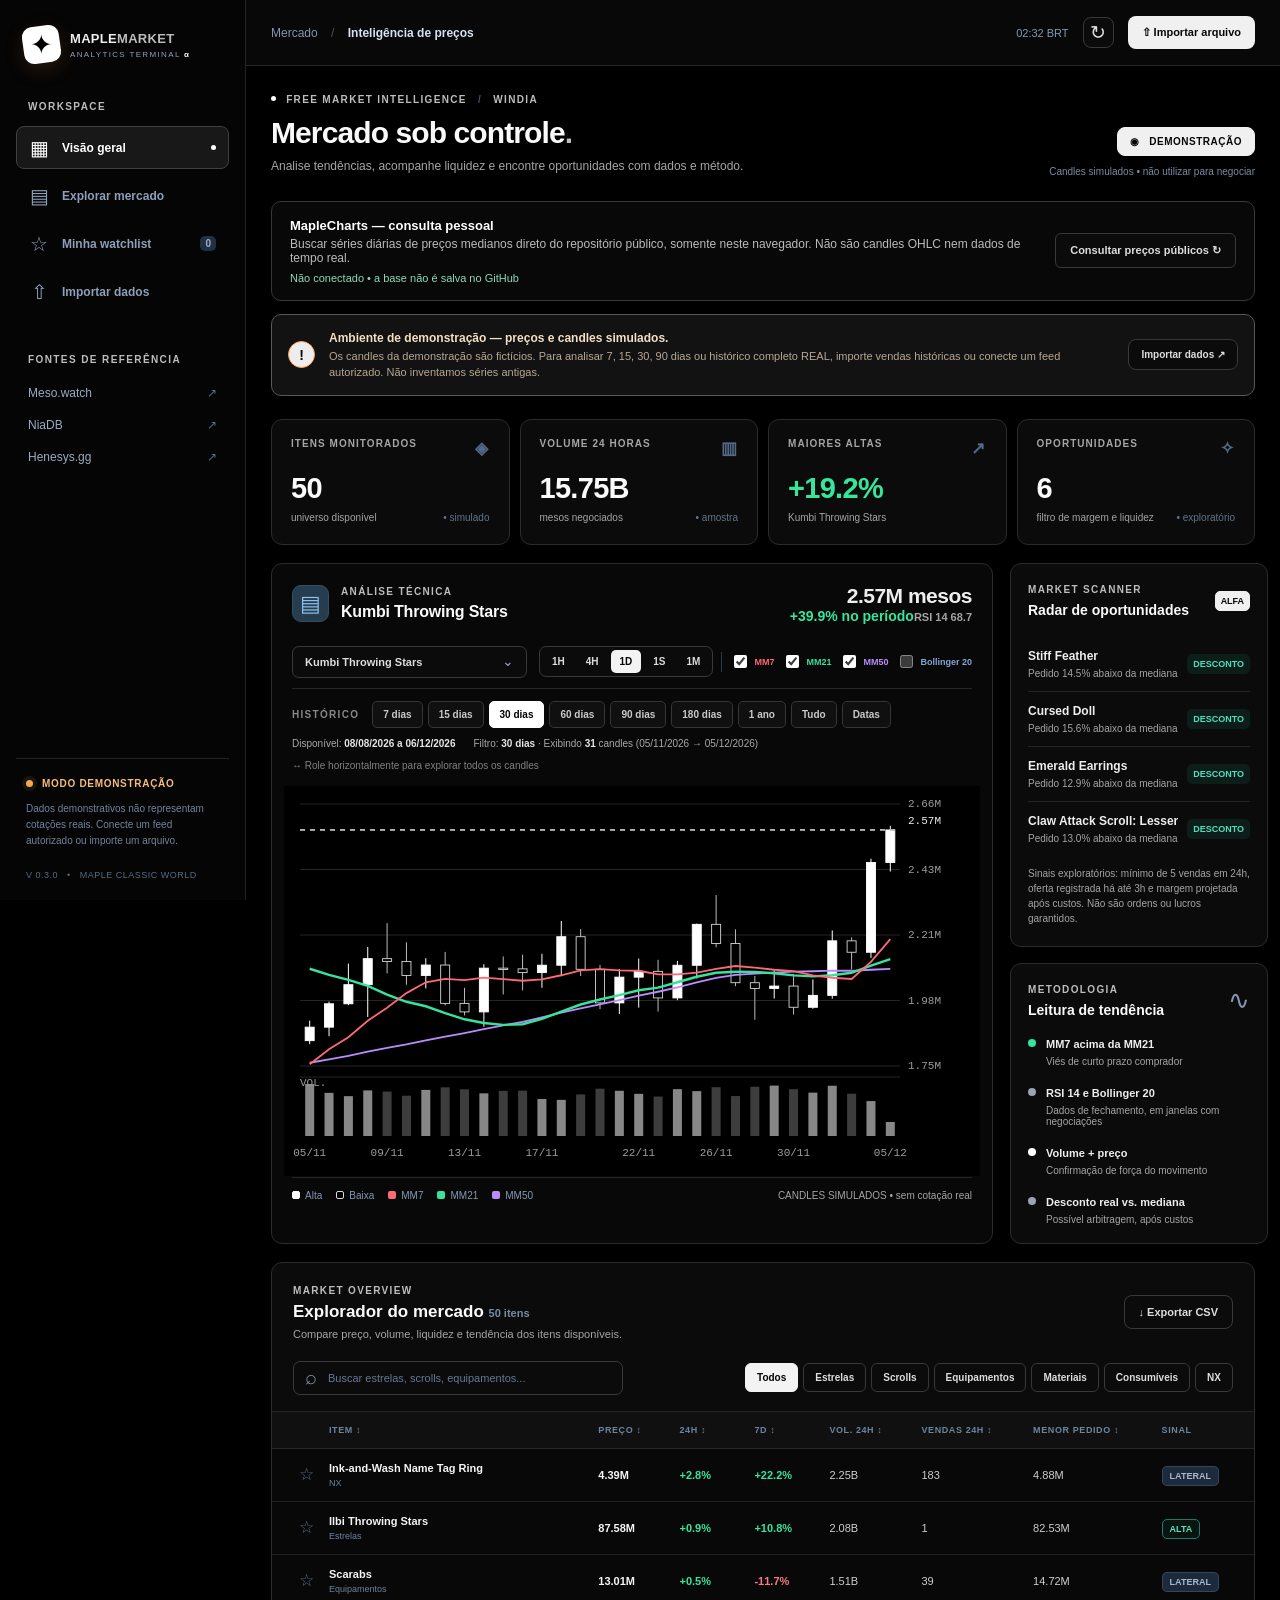
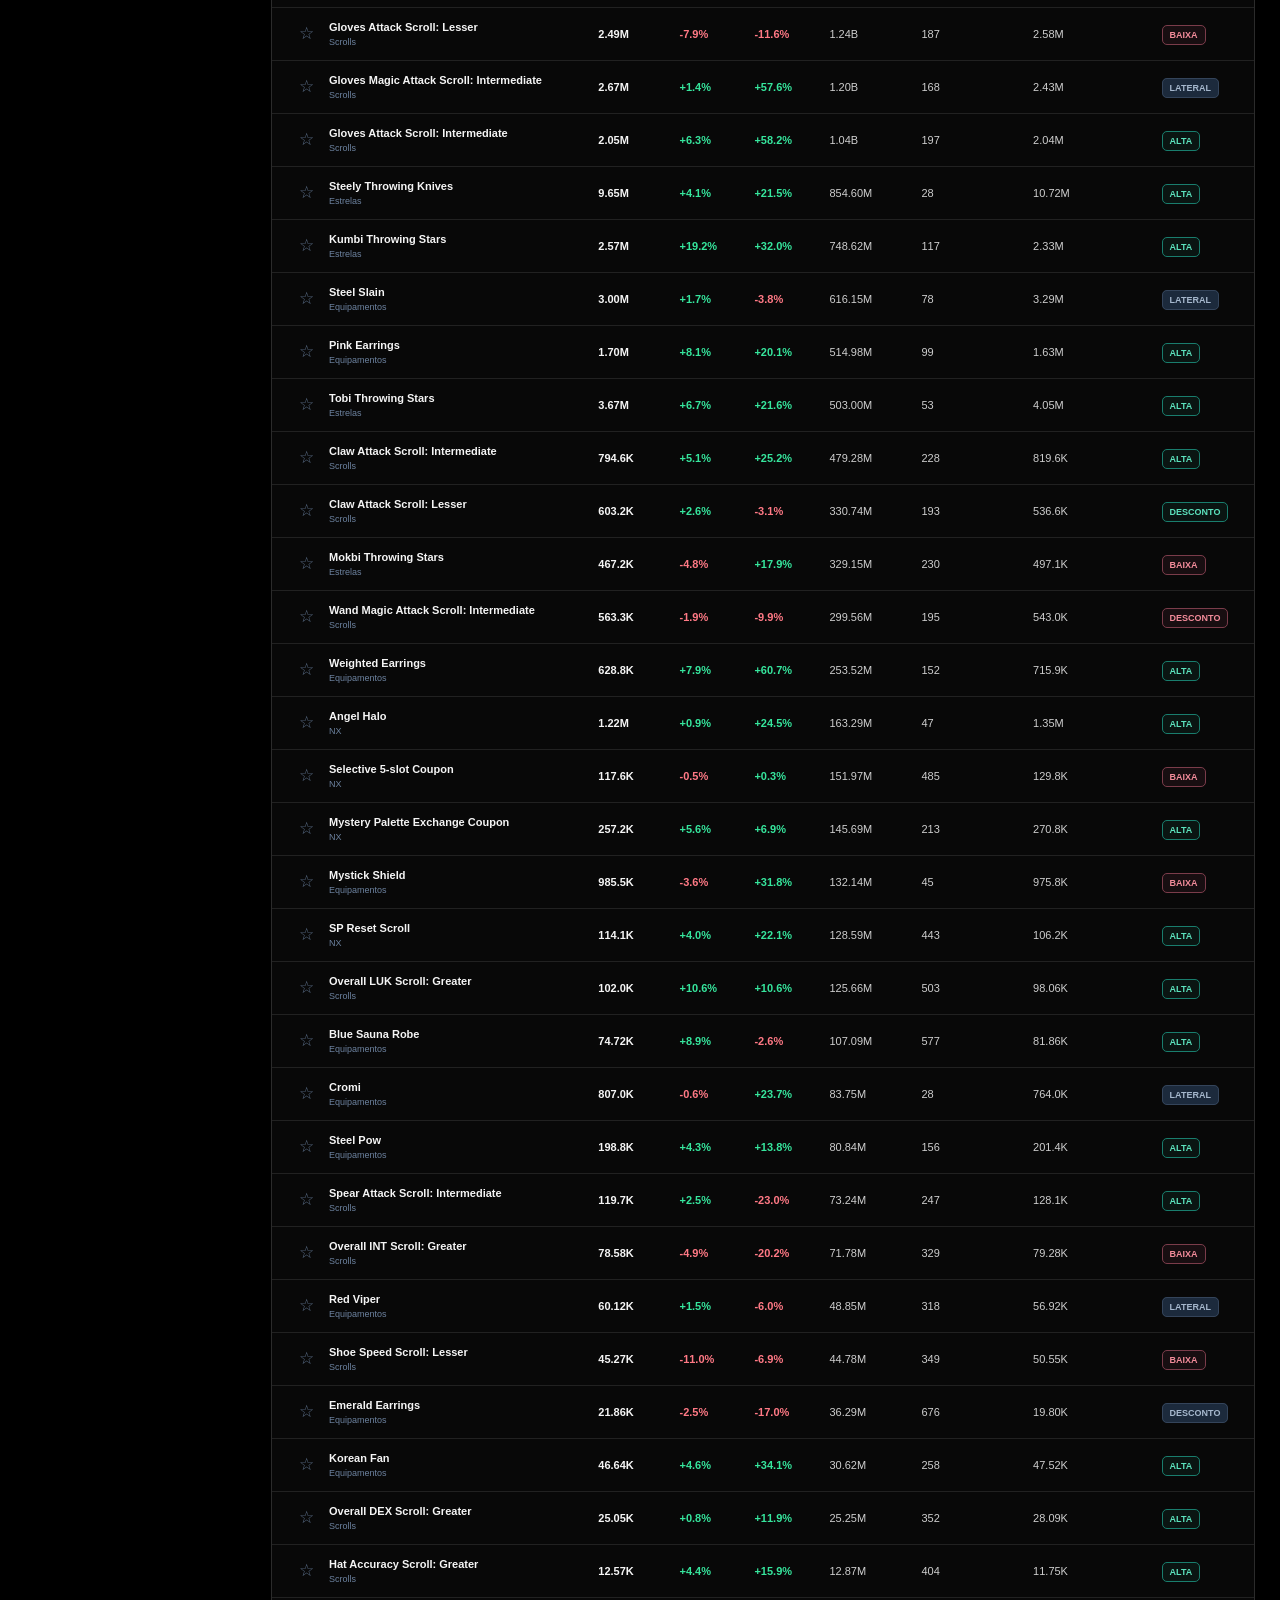
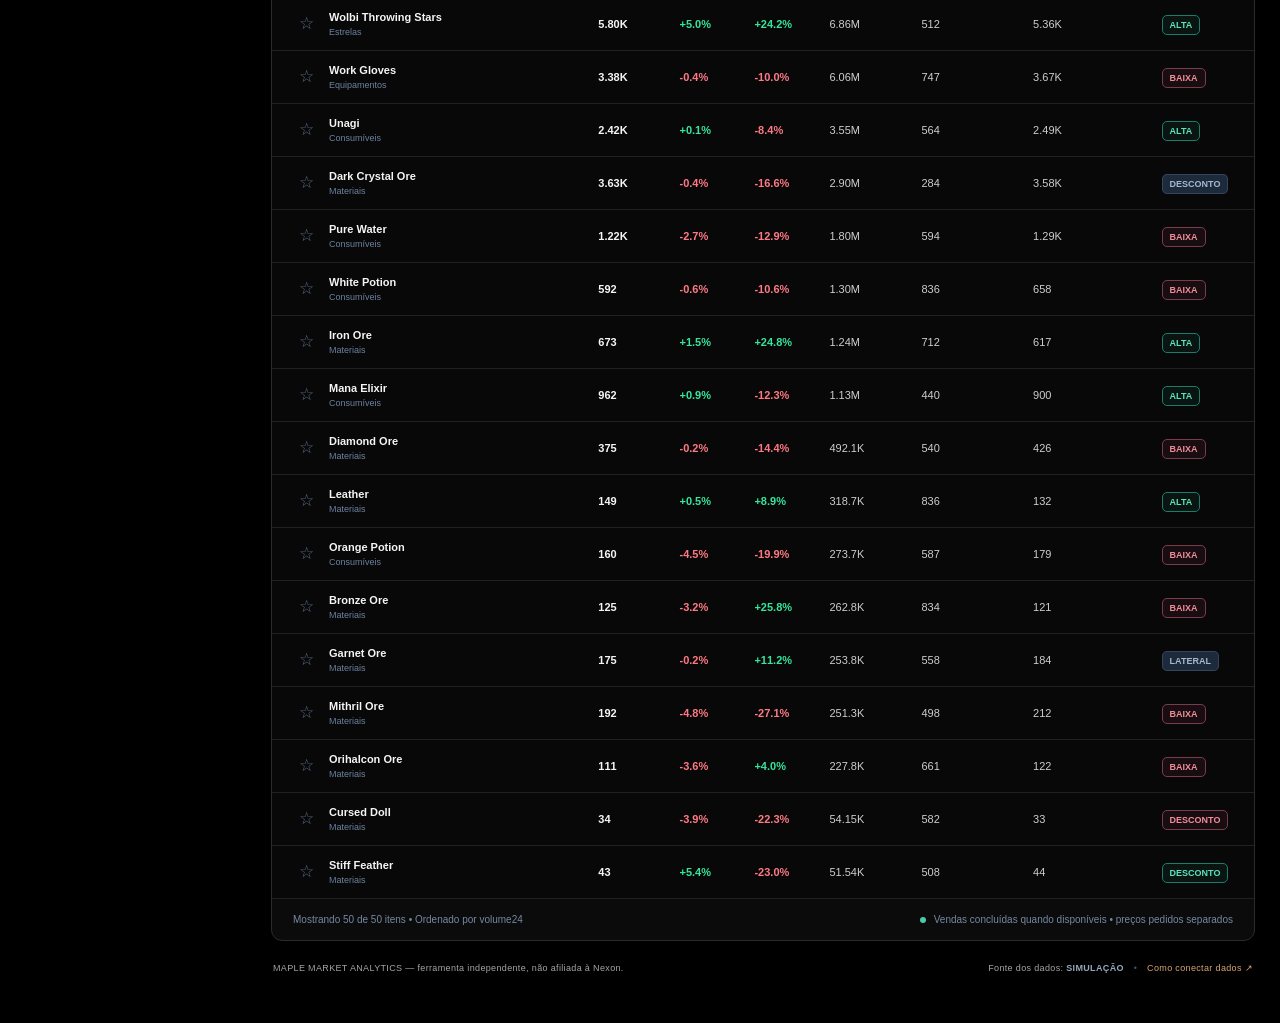
==== commit e6f0aaa0: "Add files via upload" ====
--- a/docs/index.html
+++ b/docs/index.html
@@ -28,6 +28,7 @@
     <header class="topbar"><div class="crumb">Mercado <span>/</span> <strong>Inteligência de preços</strong></div><div class="top-actions"><span class="utc-clock" id="clock">--:-- BRT</span><button class="icon-button" id="refreshBtn" title="Recarregar dados">↻</button><button class="primary small" id="importTop">⇧ <span>Importar arquivo</span></button></div></header>
     <div class="content">
       <div class="headline"><div><div class="eyebrow"><span class="tiny-dot"></span> FREE MARKET INTELLIGENCE <span class="sep">/</span> WINDIA</div><h1>Mercado sob controle<span class="orange-dot">.</span></h1><p>Analise tendências, acompanhe liquidez e encontre oportunidades com dados e método.</p></div><div class="headline-aside"><div class="status-chip" id="mainStatus"><span>◉</span> DEMONSTRAÇÃO</div><small id="lastUpdate">Cotações simuladas • atualize com dados reais</small></div></div>
+      <div class="public-feed-bar" role="region" aria-label="Dados públicos para consulta pessoal"><div><strong>MapleCharts — consulta pessoal</strong><p>Buscar séries diárias de preços medianos direto do repositório público, somente neste navegador. Não são candles OHLC nem dados de tempo real.</p><small id="publicFeedStatus" role="status" aria-live="polite">Não conectado • a base não é salva no GitHub</small></div><button class="outline" id="loadPublicData">Consultar preços públicos ↻</button></div>
       <div class="demo-banner" id="demoBanner"><div class="warning-icon">!</div><div><b>Ambiente de demonstração — preços e candles simulados.</b><p>Os candles da demonstração são fictícios. Para analisar 7, 15, 30, 90 dias ou histórico completo REAL, importe vendas históricas ou conecte um feed autorizado. Não inventamos séries antigas.</p></div><button class="outline mini" id="bannerImport">Importar dados ↗</button></div>
       <section class="kpis" id="kpis"><article class="kpi"><div class="kpi-head">ITENS MONITORADOS <span>◈</span></div><div class="kpi-main" id="kpiItems">—</div><div class="kpi-foot">universo disponível <span id="kpiSource">• simulado</span></div></article><article class="kpi"><div class="kpi-head">VOLUME 24 HORAS <span>▥</span></div><div class="kpi-main" id="kpiVolume">—</div><div class="kpi-foot">mesos negociados <span>• amostra</span></div></article><article class="kpi"><div class="kpi-head">MAIORES ALTAS <span>↗</span></div><div class="kpi-main positive" id="kpiGainer">—</div><div class="kpi-foot" id="kpiGainerName">últimas 24 horas</div></article><article class="kpi"><div class="kpi-head">OPORTUNIDADES <span>✧</span></div><div class="kpi-main" id="kpiDeals">—</div><div class="kpi-foot">filtro de margem e liquidez <span>• exploratório</span></div></article></section>
       <div class="mid-grid"><section class="panel chart-panel"><div class="panel-heading"><div class="panel-title"><span class="panel-icon">▤</span><div><div class="panel-eyebrow">ANÁLISE TÉCNICA</div><h2 id="chartTitle">Kumbi Throwing Stars</h2></div></div><div class="chart-metrics"><span id="chartPrice">—</span><span id="chartChange" class="subtle">—</span><span id="chartRsi" class="subtle" title="Índice de Força Relativa de 14 períodos">RSI 14 —</span></div></div><div class="chart-toolbar"><div class="select-wrap"><select id="itemSelect" aria-label="Selecionar item"></select></div><div class="toolbar-right"><div class="segmented" id="intervalBtns"><button data-period="1h">1H</button><button data-period="4h">4H</button><button data-period="1d" class="active">1D</button><button data-period="1w">1S</button><button data-period="1mo">1M</button></div><span class="toolbar-divider"></span><label class="ma-toggle ma7"><input id="ma7" type="checkbox" checked> MM7</label><label class="ma-toggle ma21"><input id="ma21" type="checkbox" checked> MM21</label><label class="ma-toggle ma50"><input id="ma50" type="checkbox" checked> MM50</label><label class="ma-toggle ma-bollinger"><input id="bb20" type="checkbox"> Bollinger 20</label></div></div><div class="history-toolbar" role="group" aria-label="Selecionar período histórico"><div class="history-caption">HISTÓRICO</div><div class="history-range-buttons" id="historyRangeBtns"><button data-range="7d">7 dias</button><button data-range="15d">15 dias</button><button data-range="30d" class="active">30 dias</button><button data-range="60d">60 dias</button><button data-range="90d">90 dias</button><button data-range="180d">180 dias</button><button data-range="365d">1 ano</button><button data-range="all">Tudo</button><button data-range="custom">Datas</button></div><div class="history-custom hidden" id="historyCustom"><label>De <input type="date" id="dateFrom" aria-label="Data inicial do histórico"></label><label>Até <input type="date" id="dateTo" aria-label="Data final do histórico"></label><button id="historyApply" class="outline mini">Aplicar</button></div></div><div class="history-info" id="historyInfo" role="status" aria-live="polite">Selecione o intervalo para examinar o histórico disponível.</div><div class="chart-canvas-wrap" id="chartWrap"><canvas id="priceChart" aria-label="Gráfico de candles e volume"></canvas><div class="crosshair-tooltip hidden" id="chartTooltip"></div><div class="empty-chart hidden" id="emptyChart">Histórico insuficiente. Importe negociações com horário ou candles OHLCV para este item.</div></div><div class="chart-footer"><div class="legend"><span><i class="legend-up"></i> Alta</span><span><i class="legend-down"></i> Baixa</span><span><i class="legend-mm7"></i> MM7</span><span><i class="legend-mm21"></i> MM21</span><span><i class="legend-mm50"></i> MM50</span></div><span id="chartDataType">OHLC • demonstrativo</span></div></section>
--- a/docs/theme-black.css
+++ b/docs/theme-black.css
@@ -61,3 +61,6 @@
 #chartWrap::-webkit-scrollbar-track{background:#0a0a0a}
 #chartWrap::-webkit-scrollbar-thumb{background:#555;border-radius:8px}
 @media(max-width:800px){.history-toolbar{align-items:flex-start}.history-caption{width:100%}.history-range-buttons{gap:4px}.history-range-buttons button{padding:7px 8px}.history-custom{margin-left:0}.history-info{font-size:9px}.chart-canvas-wrap{height:350px}}
+
+/* Conector pessoal opcional: sem republicação de dados */
+.public-feed-bar{display:flex;align-items:center;justify-content:space-between;gap:16px;border:1px solid #383838;border-radius:10px;background:#080808;padding:15px 18px;margin-bottom:13px}.public-feed-bar strong{font-size:13px;color:white}.public-feed-bar p{font-size:12px;margin:4px 0;color:#bbb}.public-feed-bar small{font-size:11px;color:#8ddab9}.public-feed-bar button{white-space:nowrap;background:#151515;color:white;border:1px solid #666;border-radius:6px;padding:10px 14px;cursor:pointer}.public-feed-bar button:disabled{opacity:.6;cursor:wait}@media(max-width:680px){.public-feed-bar{flex-direction:column;align-items:start}.public-feed-bar button{width:100%}}
